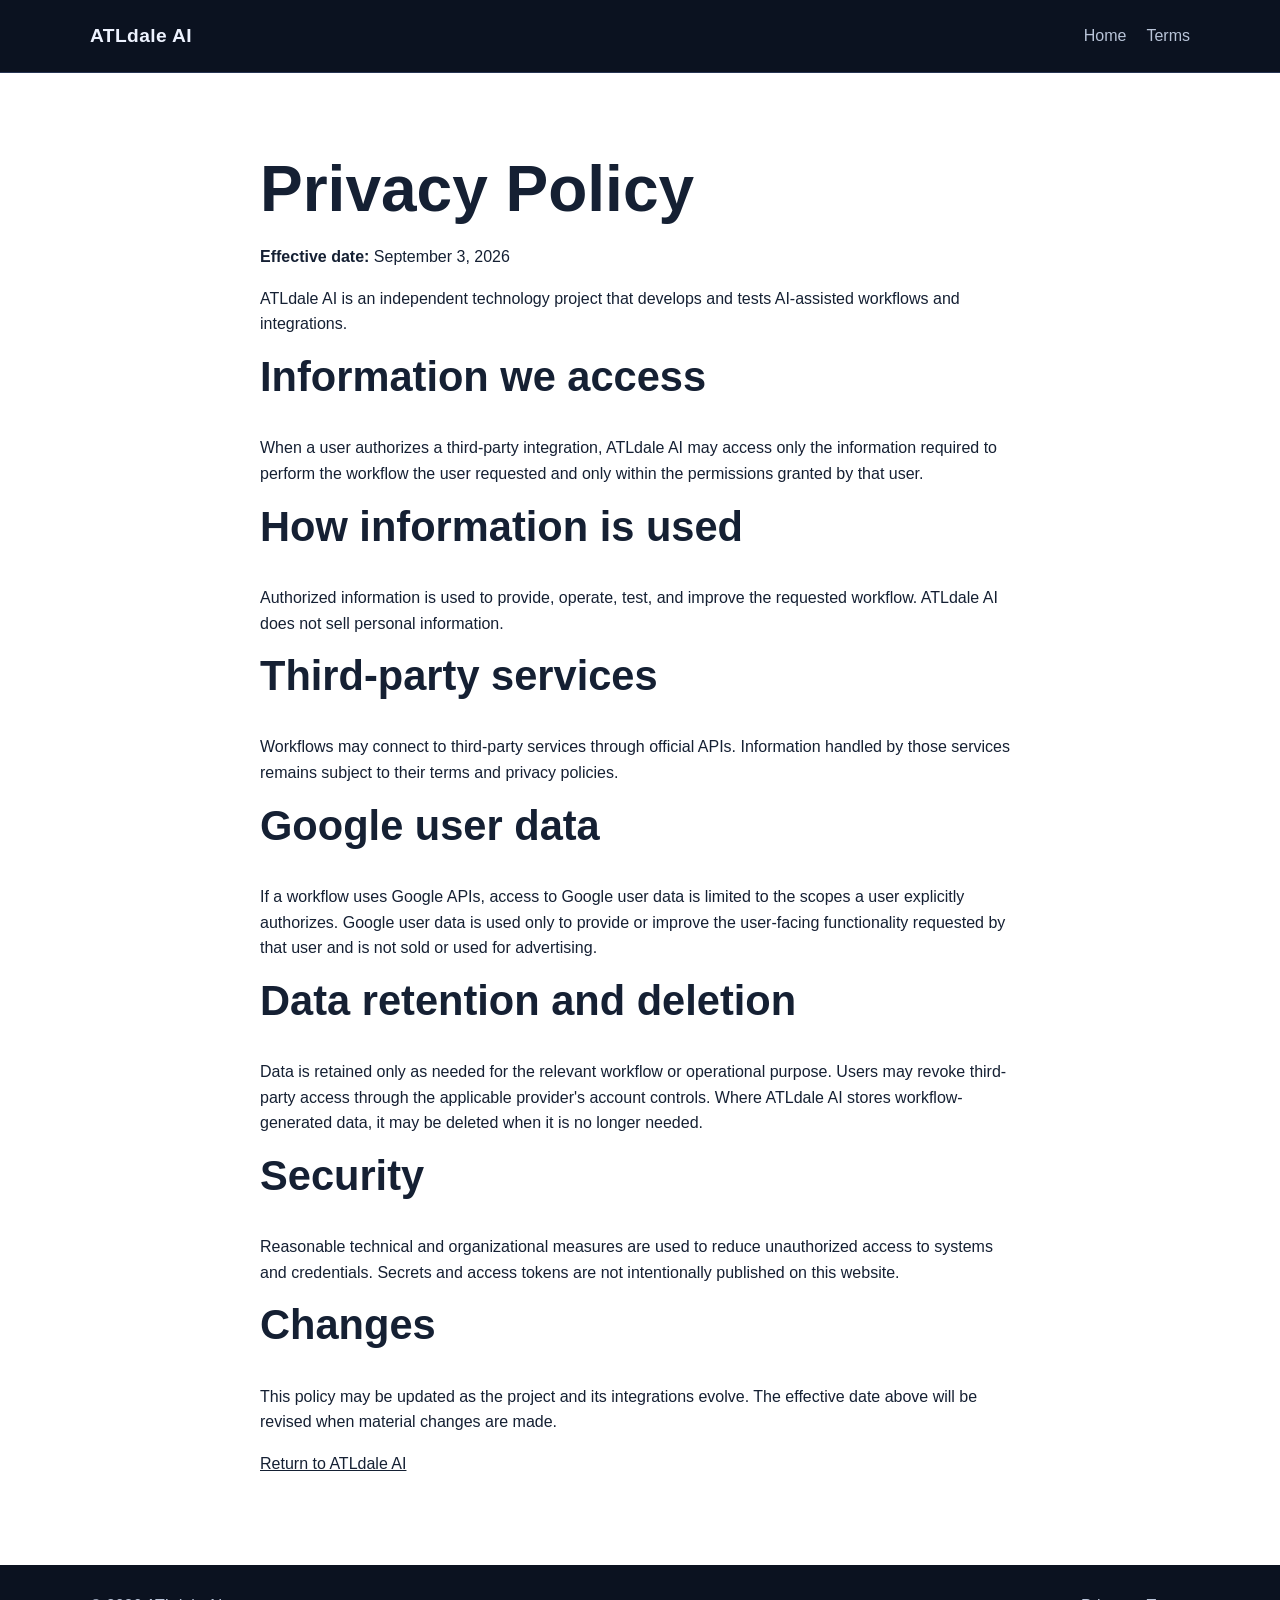
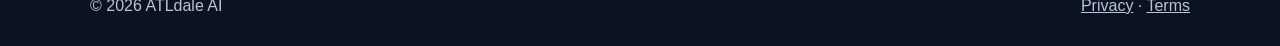
==== privacy.html @ 0809441c "Add privacy policy" ====
<!doctype html>
<html lang="en">
<head>
  <meta charset="utf-8">
  <meta name="viewport" content="width=device-width, initial-scale=1">
  <title>Privacy Policy | ATLdale AI</title>
  <link rel="stylesheet" href="styles.css">
</head>
<body>
  <header class="site-header"><div class="wrap nav"><a class="brand" href="index.html">ATLdale AI</a><nav><a href="index.html">Home</a><a href="terms.html">Terms</a></nav></div></header>
  <main class="section"><div class="wrap narrow">
    <h1 style="font-size:clamp(2.2rem,6vw,4rem);color:#152033">Privacy Policy</h1>
    <p><strong>Effective date:</strong> September 3, 2026</p>
    <p>ATLdale AI is an independent technology project that develops and tests AI-assisted workflows and integrations.</p>
    <h2>Information we access</h2>
    <p>When a user authorizes a third-party integration, ATLdale AI may access only the information required to perform the workflow the user requested and only within the permissions granted by that user.</p>
    <h2>How information is used</h2>
    <p>Authorized information is used to provide, operate, test, and improve the requested workflow. ATLdale AI does not sell personal information.</p>
    <h2>Third-party services</h2>
    <p>Workflows may connect to third-party services through official APIs. Information handled by those services remains subject to their terms and privacy policies.</p>
    <h2>Google user data</h2>
    <p>If a workflow uses Google APIs, access to Google user data is limited to the scopes a user explicitly authorizes. Google user data is used only to provide or improve the user-facing functionality requested by that user and is not sold or used for advertising.</p>
    <h2>Data retention and deletion</h2>
    <p>Data is retained only as needed for the relevant workflow or operational purpose. Users may revoke third-party access through the applicable provider's account controls. Where ATLdale AI stores workflow-generated data, it may be deleted when it is no longer needed.</p>
    <h2>Security</h2>
    <p>Reasonable technical and organizational measures are used to reduce unauthorized access to systems and credentials. Secrets and access tokens are not intentionally published on this website.</p>
    <h2>Changes</h2>
    <p>This policy may be updated as the project and its integrations evolve. The effective date above will be revised when material changes are made.</p>
    <p><a href="index.html">Return to ATLdale AI</a></p>
  </div></main>
  <footer class="site-footer"><div class="wrap footer-inner"><span>© 2026 ATLdale AI</span><span><a href="privacy.html">Privacy</a> · <a href="terms.html">Terms</a></span></div></footer>
</body>
</html>
---- styles.css ----
:root {
  --bg: #0b1220;
  --panel: #111a2c;
  --text: #eef3ff;
  --muted: #b9c4d8;
  --accent: #79a7ff;
  --line: #273553;
  --light: #f6f8fc;
  --darktext: #152033;
}
* { box-sizing: border-box; }
html { scroll-behavior: smooth; }
body { margin: 0; font-family: Arial, Helvetica, sans-serif; color: var(--darktext); background: white; line-height: 1.6; }
a { color: inherit; }
.wrap { width: min(1100px, calc(100% - 40px)); margin: 0 auto; }
.narrow { max-width: 760px; }
.site-header { background: var(--bg); color: var(--text); border-bottom: 1px solid var(--line); }
.nav { min-height: 72px; display: flex; align-items: center; justify-content: space-between; gap: 24px; }
.brand { font-weight: 800; text-decoration: none; font-size: 1.2rem; letter-spacing: .02em; }
nav { display: flex; gap: 20px; flex-wrap: wrap; }
nav a { text-decoration: none; color: var(--muted); }
nav a:hover { color: white; }
.hero { background: linear-gradient(180deg, var(--bg), #14213a); color: var(--text); }
.hero-inner { padding: 96px 0 104px; max-width: 820px; }
.eyebrow { text-transform: uppercase; letter-spacing: .12em; font-size: .82rem; font-weight: 700; color: var(--accent); }
h1 { font-size: clamp(2.5rem, 7vw, 5rem); line-height: 1.02; margin: 12px 0 22px; }
h2 { font-size: clamp(1.8rem, 4vw, 2.6rem); line-height: 1.15; margin-top: 0; }
.lead { font-size: 1.2rem; color: var(--muted); max-width: 720px; }
.button { display: inline-block; margin-top: 18px; padding: 12px 18px; border-radius: 8px; background: var(--accent); color: #07101f; font-weight: 700; text-decoration: none; }
.section { padding: 72px 0; }
.alt { background: var(--light); }
.cards { display: grid; grid-template-columns: repeat(3, 1fr); gap: 22px; margin-top: 30px; }
.card { border: 1px solid #dfe5ef; border-radius: 14px; padding: 24px; background: white; }
.card h3 { margin-top: 0; }
.site-footer { background: var(--bg); color: var(--muted); padding: 28px 0; }
.footer-inner { display: flex; justify-content: space-between; gap: 20px; flex-wrap: wrap; }
@media (max-width: 720px) {
  .nav { align-items: flex-start; flex-direction: column; padding: 18px 0; }
  .cards { grid-template-columns: 1fr; }
  .hero-inner { padding: 72px 0; }
}
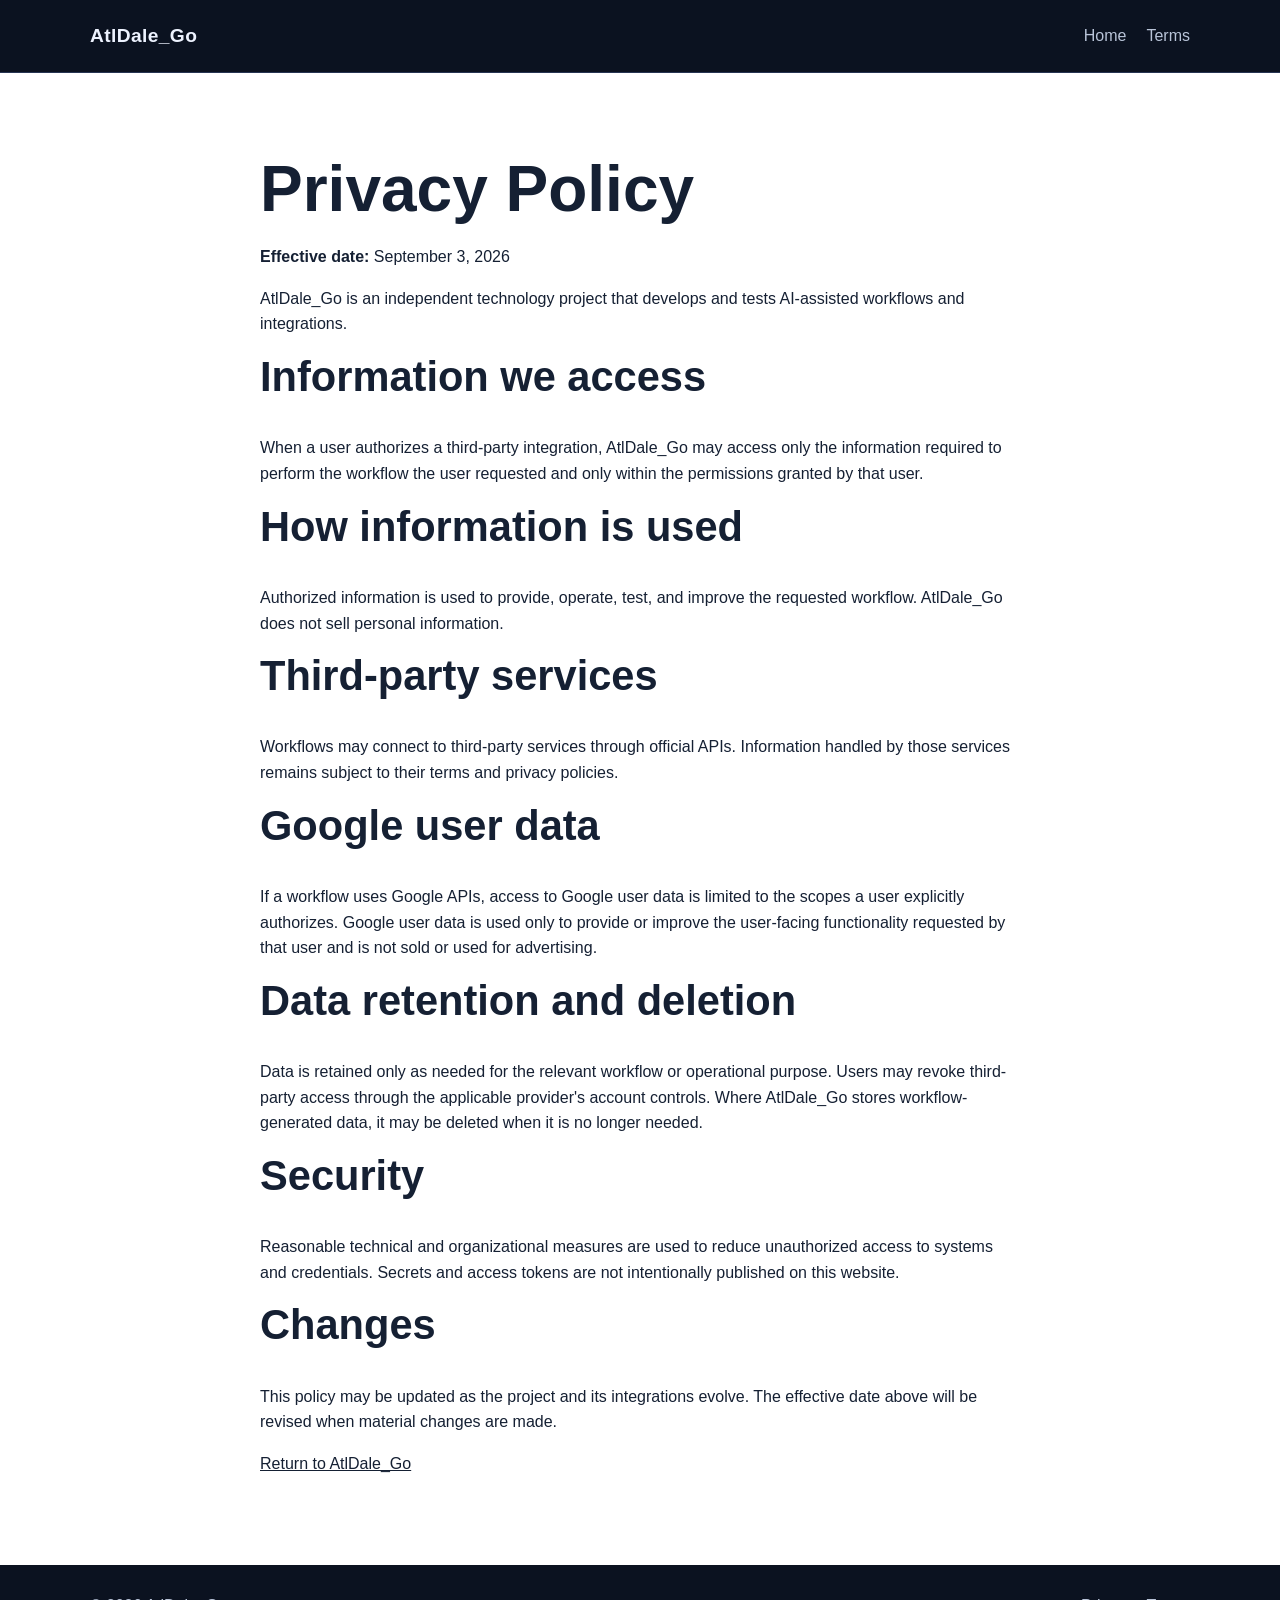
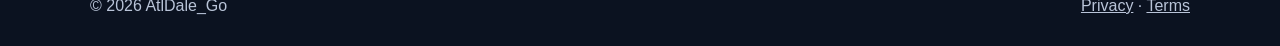
==== commit ee3de39e: "Rebrand privacy policy as AtlDale_Go" ====
--- a/privacy.html
+++ b/privacy.html
@@ -3,31 +3,31 @@
 <head>
   <meta charset="utf-8">
   <meta name="viewport" content="width=device-width, initial-scale=1">
-  <title>Privacy Policy | ATLdale AI</title>
+  <title>Privacy Policy | AtlDale_Go</title>
   <link rel="stylesheet" href="styles.css">
 </head>
 <body>
-  <header class="site-header"><div class="wrap nav"><a class="brand" href="index.html">ATLdale AI</a><nav><a href="index.html">Home</a><a href="terms.html">Terms</a></nav></div></header>
+  <header class="site-header"><div class="wrap nav"><a class="brand" href="index.html">AtlDale_Go</a><nav><a href="index.html">Home</a><a href="terms.html">Terms</a></nav></div></header>
   <main class="section"><div class="wrap narrow">
     <h1 style="font-size:clamp(2.2rem,6vw,4rem);color:#152033">Privacy Policy</h1>
     <p><strong>Effective date:</strong> September 3, 2026</p>
-    <p>ATLdale AI is an independent technology project that develops and tests AI-assisted workflows and integrations.</p>
+    <p>AtlDale_Go is an independent technology project that develops and tests AI-assisted workflows and integrations.</p>
     <h2>Information we access</h2>
-    <p>When a user authorizes a third-party integration, ATLdale AI may access only the information required to perform the workflow the user requested and only within the permissions granted by that user.</p>
+    <p>When a user authorizes a third-party integration, AtlDale_Go may access only the information required to perform the workflow the user requested and only within the permissions granted by that user.</p>
     <h2>How information is used</h2>
-    <p>Authorized information is used to provide, operate, test, and improve the requested workflow. ATLdale AI does not sell personal information.</p>
+    <p>Authorized information is used to provide, operate, test, and improve the requested workflow. AtlDale_Go does not sell personal information.</p>
     <h2>Third-party services</h2>
     <p>Workflows may connect to third-party services through official APIs. Information handled by those services remains subject to their terms and privacy policies.</p>
     <h2>Google user data</h2>
     <p>If a workflow uses Google APIs, access to Google user data is limited to the scopes a user explicitly authorizes. Google user data is used only to provide or improve the user-facing functionality requested by that user and is not sold or used for advertising.</p>
     <h2>Data retention and deletion</h2>
-    <p>Data is retained only as needed for the relevant workflow or operational purpose. Users may revoke third-party access through the applicable provider's account controls. Where ATLdale AI stores workflow-generated data, it may be deleted when it is no longer needed.</p>
+    <p>Data is retained only as needed for the relevant workflow or operational purpose. Users may revoke third-party access through the applicable provider's account controls. Where AtlDale_Go stores workflow-generated data, it may be deleted when it is no longer needed.</p>
     <h2>Security</h2>
     <p>Reasonable technical and organizational measures are used to reduce unauthorized access to systems and credentials. Secrets and access tokens are not intentionally published on this website.</p>
     <h2>Changes</h2>
     <p>This policy may be updated as the project and its integrations evolve. The effective date above will be revised when material changes are made.</p>
-    <p><a href="index.html">Return to ATLdale AI</a></p>
+    <p><a href="index.html">Return to AtlDale_Go</a></p>
   </div></main>
-  <footer class="site-footer"><div class="wrap footer-inner"><span>© 2026 ATLdale AI</span><span><a href="privacy.html">Privacy</a> · <a href="terms.html">Terms</a></span></div></footer>
+  <footer class="site-footer"><div class="wrap footer-inner"><span>© 2026 AtlDale_Go</span><span><a href="privacy.html">Privacy</a> · <a href="terms.html">Terms</a></span></div></footer>
 </body>
 </html>
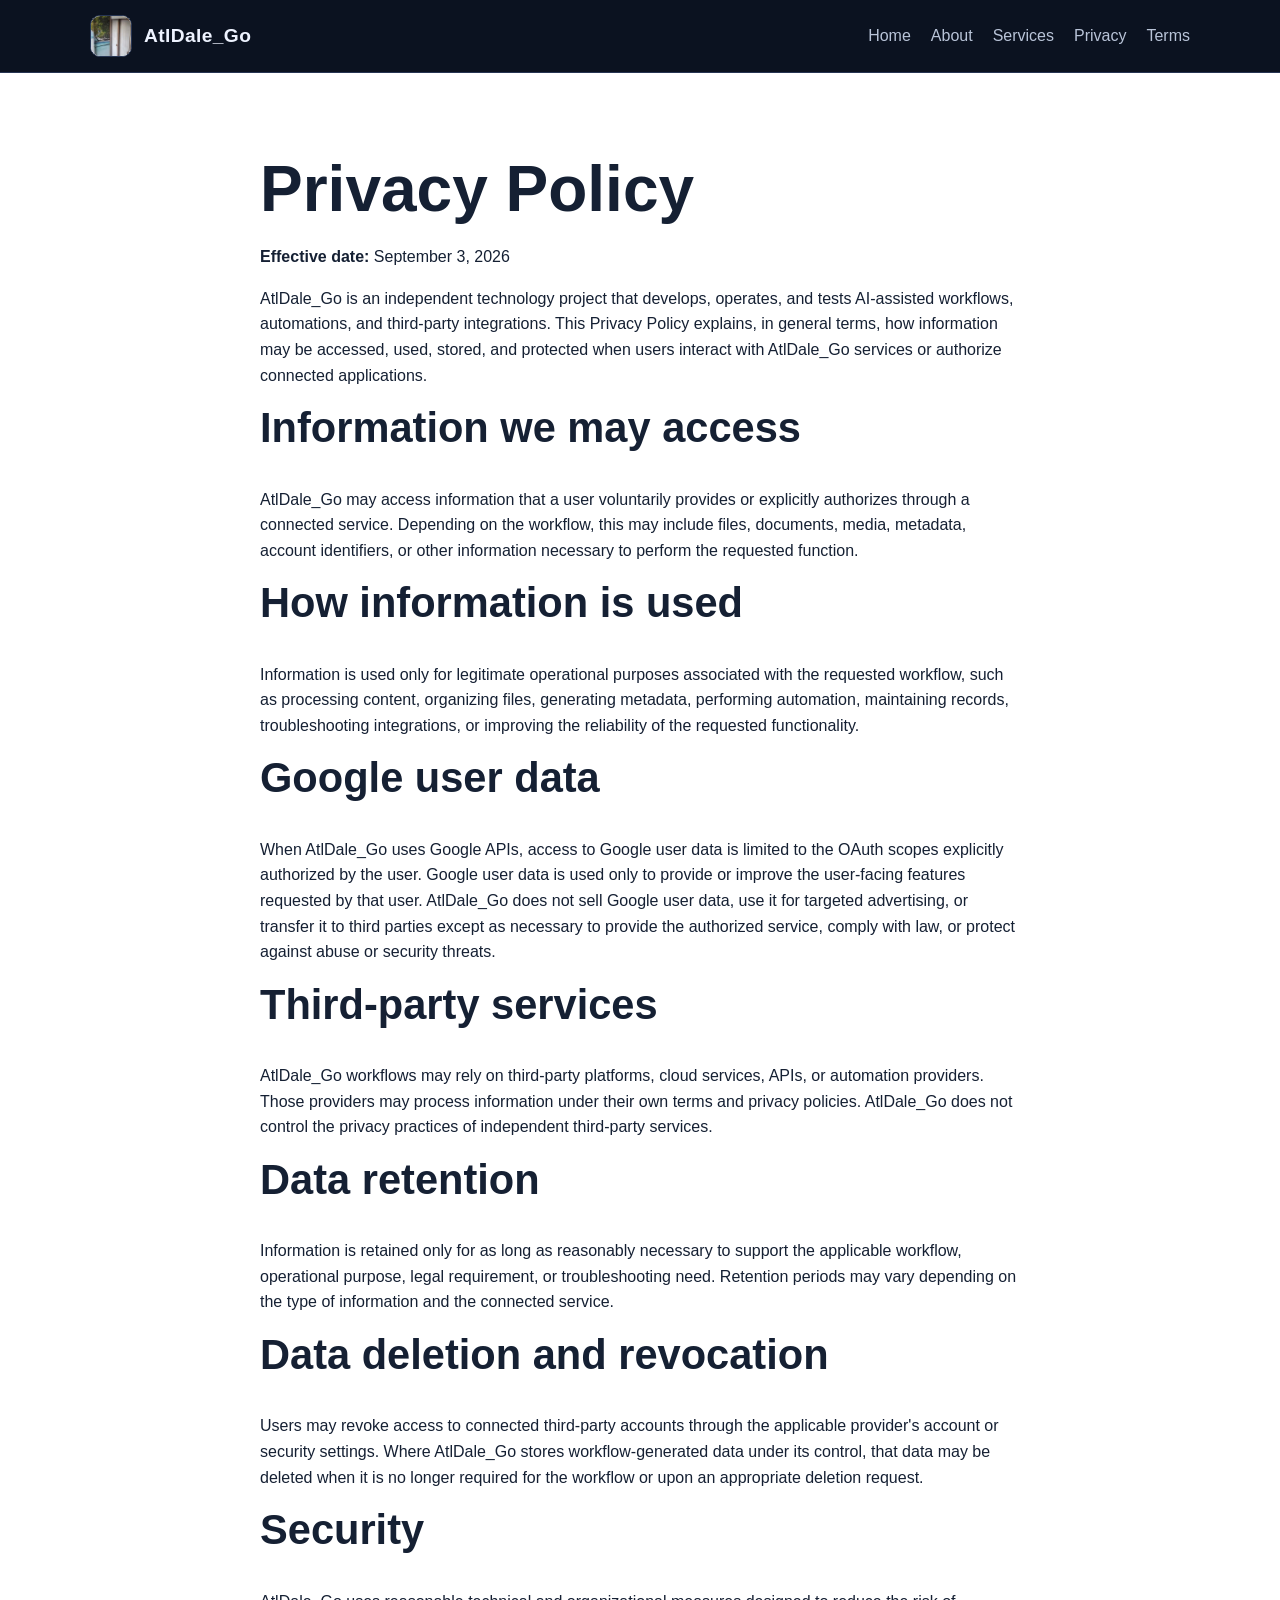
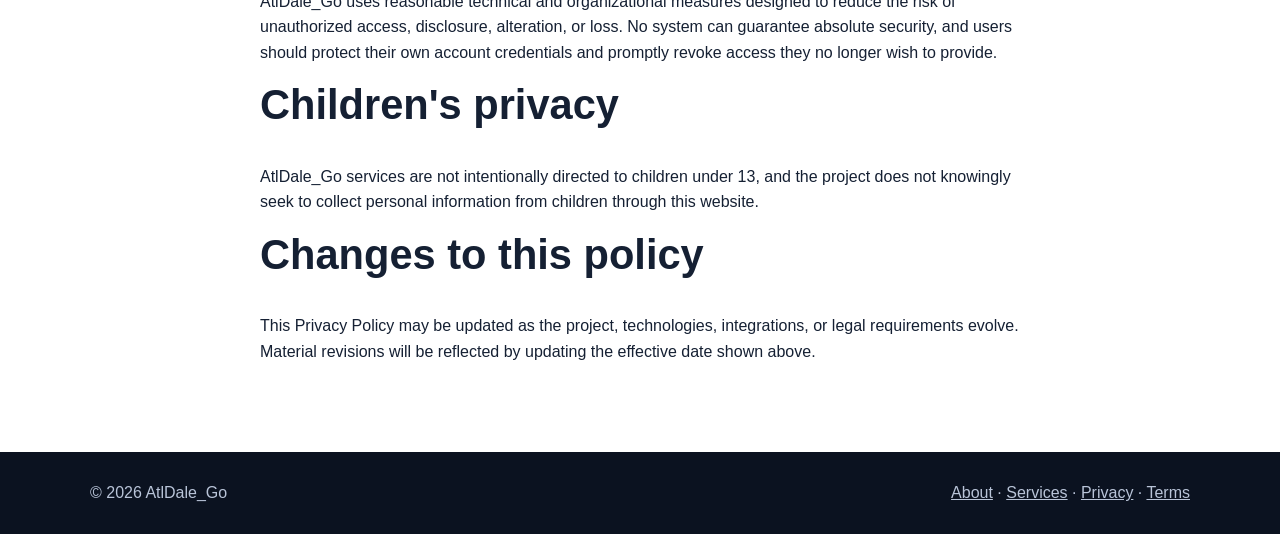
==== commit 02a600a6: "Expand privacy policy and site navigation" ====
--- a/privacy.html
+++ b/privacy.html
@@ -3,31 +3,36 @@
 <head>
   <meta charset="utf-8">
   <meta name="viewport" content="width=device-width, initial-scale=1">
+  <meta name="description" content="Privacy Policy for AtlDale_Go and its AI-assisted workflows and integrations.">
   <title>Privacy Policy | AtlDale_Go</title>
+  <link rel="icon" href="assets/atldalego-logo.svg" type="image/svg+xml">
   <link rel="stylesheet" href="styles.css">
 </head>
 <body>
-  <header class="site-header"><div class="wrap nav"><a class="brand" href="index.html">AtlDale_Go</a><nav><a href="index.html">Home</a><a href="terms.html">Terms</a></nav></div></header>
+  <header class="site-header"><div class="wrap nav"><a class="brand" href="index.html"><img class="brand-logo" src="assets/atldalego-logo.svg" alt="AtlDaleGo logo"><span>AtlDale_Go</span></a><nav aria-label="Main navigation"><a href="index.html">Home</a><a href="about.html">About</a><a href="services.html">Services</a><a href="privacy.html">Privacy</a><a href="terms.html">Terms</a></nav></div></header>
   <main class="section"><div class="wrap narrow">
     <h1 style="font-size:clamp(2.2rem,6vw,4rem);color:#152033">Privacy Policy</h1>
     <p><strong>Effective date:</strong> September 3, 2026</p>
-    <p>AtlDale_Go is an independent technology project that develops and tests AI-assisted workflows and integrations.</p>
-    <h2>Information we access</h2>
-    <p>When a user authorizes a third-party integration, AtlDale_Go may access only the information required to perform the workflow the user requested and only within the permissions granted by that user.</p>
+    <p>AtlDale_Go is an independent technology project that develops, operates, and tests AI-assisted workflows, automations, and third-party integrations. This Privacy Policy explains, in general terms, how information may be accessed, used, stored, and protected when users interact with AtlDale_Go services or authorize connected applications.</p>
+    <h2>Information we may access</h2>
+    <p>AtlDale_Go may access information that a user voluntarily provides or explicitly authorizes through a connected service. Depending on the workflow, this may include files, documents, media, metadata, account identifiers, or other information necessary to perform the requested function.</p>
     <h2>How information is used</h2>
-    <p>Authorized information is used to provide, operate, test, and improve the requested workflow. AtlDale_Go does not sell personal information.</p>
+    <p>Information is used only for legitimate operational purposes associated with the requested workflow, such as processing content, organizing files, generating metadata, performing automation, maintaining records, troubleshooting integrations, or improving the reliability of the requested functionality.</p>
+    <h2>Google user data</h2>
+    <p>When AtlDale_Go uses Google APIs, access to Google user data is limited to the OAuth scopes explicitly authorized by the user. Google user data is used only to provide or improve the user-facing features requested by that user. AtlDale_Go does not sell Google user data, use it for targeted advertising, or transfer it to third parties except as necessary to provide the authorized service, comply with law, or protect against abuse or security threats.</p>
     <h2>Third-party services</h2>
-    <p>Workflows may connect to third-party services through official APIs. Information handled by those services remains subject to their terms and privacy policies.</p>
-    <h2>Google user data</h2>
-    <p>If a workflow uses Google APIs, access to Google user data is limited to the scopes a user explicitly authorizes. Google user data is used only to provide or improve the user-facing functionality requested by that user and is not sold or used for advertising.</p>
-    <h2>Data retention and deletion</h2>
-    <p>Data is retained only as needed for the relevant workflow or operational purpose. Users may revoke third-party access through the applicable provider's account controls. Where AtlDale_Go stores workflow-generated data, it may be deleted when it is no longer needed.</p>
+    <p>AtlDale_Go workflows may rely on third-party platforms, cloud services, APIs, or automation providers. Those providers may process information under their own terms and privacy policies. AtlDale_Go does not control the privacy practices of independent third-party services.</p>
+    <h2>Data retention</h2>
+    <p>Information is retained only for as long as reasonably necessary to support the applicable workflow, operational purpose, legal requirement, or troubleshooting need. Retention periods may vary depending on the type of information and the connected service.</p>
+    <h2>Data deletion and revocation</h2>
+    <p>Users may revoke access to connected third-party accounts through the applicable provider's account or security settings. Where AtlDale_Go stores workflow-generated data under its control, that data may be deleted when it is no longer required for the workflow or upon an appropriate deletion request.</p>
     <h2>Security</h2>
-    <p>Reasonable technical and organizational measures are used to reduce unauthorized access to systems and credentials. Secrets and access tokens are not intentionally published on this website.</p>
-    <h2>Changes</h2>
-    <p>This policy may be updated as the project and its integrations evolve. The effective date above will be revised when material changes are made.</p>
-    <p><a href="index.html">Return to AtlDale_Go</a></p>
+    <p>AtlDale_Go uses reasonable technical and organizational measures designed to reduce the risk of unauthorized access, disclosure, alteration, or loss. No system can guarantee absolute security, and users should protect their own account credentials and promptly revoke access they no longer wish to provide.</p>
+    <h2>Children's privacy</h2>
+    <p>AtlDale_Go services are not intentionally directed to children under 13, and the project does not knowingly seek to collect personal information from children through this website.</p>
+    <h2>Changes to this policy</h2>
+    <p>This Privacy Policy may be updated as the project, technologies, integrations, or legal requirements evolve. Material revisions will be reflected by updating the effective date shown above.</p>
   </div></main>
-  <footer class="site-footer"><div class="wrap footer-inner"><span>© 2026 AtlDale_Go</span><span><a href="privacy.html">Privacy</a> · <a href="terms.html">Terms</a></span></div></footer>
+  <footer class="site-footer"><div class="wrap footer-inner"><span>© 2026 AtlDale_Go</span><span><a href="about.html">About</a> · <a href="services.html">Services</a> · <a href="privacy.html">Privacy</a> · <a href="terms.html">Terms</a></span></div></footer>
 </body>
 </html>
--- a/styles.css
+++ b/styles.css
@@ -16,12 +16,16 @@
 .narrow { max-width: 760px; }
 .site-header { background: var(--bg); color: var(--text); border-bottom: 1px solid var(--line); }
 .nav { min-height: 72px; display: flex; align-items: center; justify-content: space-between; gap: 24px; }
-.brand { font-weight: 800; text-decoration: none; font-size: 1.2rem; letter-spacing: .02em; }
+.brand { display: inline-flex; align-items: center; gap: 12px; font-weight: 800; text-decoration: none; font-size: 1.2rem; letter-spacing: .02em; }
+.brand-logo { width: 42px; height: 42px; object-fit: cover; border-radius: 10px; border: 1px solid var(--line); background: white; }
 nav { display: flex; gap: 20px; flex-wrap: wrap; }
 nav a { text-decoration: none; color: var(--muted); }
 nav a:hover { color: white; }
 .hero { background: linear-gradient(180deg, var(--bg), #14213a); color: var(--text); }
-.hero-inner { padding: 96px 0 104px; max-width: 820px; }
+.hero-grid { display: grid; grid-template-columns: minmax(0, 1fr) 260px; gap: 56px; align-items: center; padding: 84px 0 92px; }
+.hero-inner { max-width: 820px; }
+.hero-logo-wrap { display: flex; justify-content: center; }
+.hero-logo { width: min(100%, 220px); height: auto; border-radius: 20px; border: 1px solid var(--line); box-shadow: 0 24px 60px rgba(0,0,0,.35); background: white; }
 .eyebrow { text-transform: uppercase; letter-spacing: .12em; font-size: .82rem; font-weight: 700; color: var(--accent); }
 h1 { font-size: clamp(2.5rem, 7vw, 5rem); line-height: 1.02; margin: 12px 0 22px; }
 h2 { font-size: clamp(1.8rem, 4vw, 2.6rem); line-height: 1.15; margin-top: 0; }
@@ -37,5 +41,7 @@
 @media (max-width: 720px) {
   .nav { align-items: flex-start; flex-direction: column; padding: 18px 0; }
   .cards { grid-template-columns: 1fr; }
-  .hero-inner { padding: 72px 0; }
+  .hero-grid { grid-template-columns: 1fr; padding: 64px 0 72px; gap: 36px; }
+  .hero-logo-wrap { justify-content: flex-start; }
+  .hero-logo { width: 160px; }
 }
